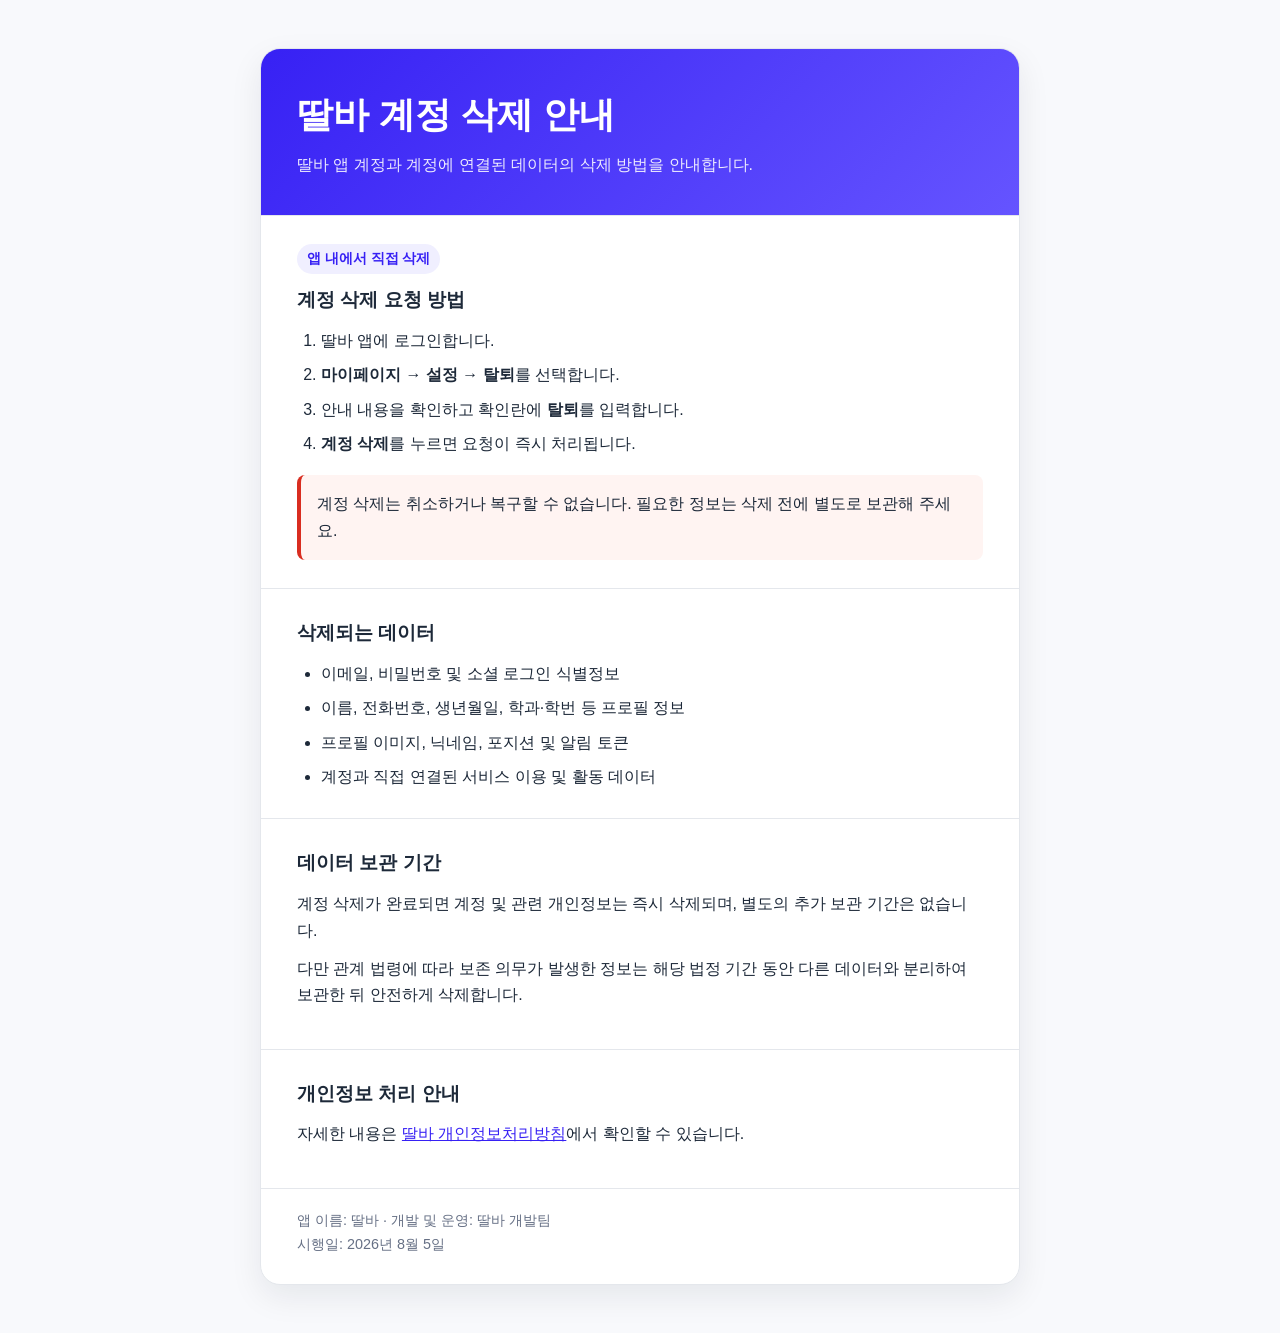
==== backend/src/main/resources/static/account-deletion.html @ 57faf557 "feat:계정삭제기능 추가" ====
<!DOCTYPE html>
<html lang="ko">
<head>
    <meta charset="UTF-8">
    <meta name="viewport" content="width=device-width, initial-scale=1.0">
    <meta name="description" content="딸바 계정 및 관련 데이터 삭제 방법 안내">
    <title>딸바 계정 삭제 안내</title>
    <style>
        :root {
            color-scheme: light;
            --primary: #3721f4;
            --primary-soft: #f0efff;
            --danger: #d92d20;
            --text: #1d2939;
            --muted: #667085;
            --border: #e4e7ec;
            --surface: #ffffff;
            --background: #f8f9fc;
        }

        * { box-sizing: border-box; }

        body {
            margin: 0;
            background: var(--background);
            color: var(--text);
            font-family: -apple-system, BlinkMacSystemFont, "Segoe UI", Roboto,
                         "Noto Sans KR", sans-serif;
            line-height: 1.65;
        }

        main {
            width: min(760px, calc(100% - 32px));
            margin: 48px auto;
        }

        .card {
            overflow: hidden;
            border: 1px solid var(--border);
            border-radius: 20px;
            background: var(--surface);
            box-shadow: 0 12px 32px rgba(16, 24, 40, 0.08);
        }

        header {
            padding: 36px;
            background: linear-gradient(135deg, var(--primary), #6554ff);
            color: #fff;
        }

        header p { margin: 8px 0 0; opacity: 0.9; }

        h1 { margin: 0; font-size: clamp(1.7rem, 5vw, 2.25rem); }
        h2 { margin: 0 0 12px; font-size: 1.2rem; }
        p { margin: 0 0 12px; }

        section {
            padding: 28px 36px;
            border-top: 1px solid var(--border);
        }

        ol, ul { margin: 12px 0 0; padding-left: 24px; }
        li + li { margin-top: 8px; }

        .notice {
            margin-top: 18px;
            padding: 16px;
            border-left: 4px solid var(--danger);
            border-radius: 8px;
            background: #fff4f2;
        }

        .label {
            display: inline-block;
            margin-bottom: 10px;
            padding: 4px 10px;
            border-radius: 999px;
            background: var(--primary-soft);
            color: var(--primary);
            font-size: 0.85rem;
            font-weight: 700;
        }

        a { color: var(--primary); }

        footer {
            padding: 20px 36px 28px;
            border-top: 1px solid var(--border);
            color: var(--muted);
            font-size: 0.9rem;
        }

        @media (max-width: 560px) {
            main { margin: 16px auto; }
            header, section { padding: 24px; }
            footer { padding: 18px 24px 24px; }
        }
    </style>
</head>
<body>
<main>
    <article class="card">
        <header>
            <h1>딸바 계정 삭제 안내</h1>
            <p>딸바 앱 계정과 계정에 연결된 데이터의 삭제 방법을 안내합니다.</p>
        </header>

        <section>
            <span class="label">앱 내에서 직접 삭제</span>
            <h2>계정 삭제 요청 방법</h2>
            <ol>
                <li>딸바 앱에 로그인합니다.</li>
                <li><strong>마이페이지 → 설정 → 탈퇴</strong>를 선택합니다.</li>
                <li>안내 내용을 확인하고 확인란에 <strong>탈퇴</strong>를 입력합니다.</li>
                <li><strong>계정 삭제</strong>를 누르면 요청이 즉시 처리됩니다.</li>
            </ol>
            <div class="notice">
                계정 삭제는 취소하거나 복구할 수 없습니다. 필요한 정보는 삭제 전에
                별도로 보관해 주세요.
            </div>
        </section>

        <section>
            <h2>삭제되는 데이터</h2>
            <ul>
                <li>이메일, 비밀번호 및 소셜 로그인 식별정보</li>
                <li>이름, 전화번호, 생년월일, 학과·학번 등 프로필 정보</li>
                <li>프로필 이미지, 닉네임, 포지션 및 알림 토큰</li>
                <li>계정과 직접 연결된 서비스 이용 및 활동 데이터</li>
            </ul>
        </section>

        <section>
            <h2>데이터 보관 기간</h2>
            <p>
                계정 삭제가 완료되면 계정 및 관련 개인정보는 즉시 삭제되며,
                별도의 추가 보관 기간은 없습니다.
            </p>
            <p>
                다만 관계 법령에 따라 보존 의무가 발생한 정보는 해당 법정 기간 동안
                다른 데이터와 분리하여 보관한 뒤 안전하게 삭제합니다.
            </p>
        </section>

        <section>
            <h2>개인정보 처리 안내</h2>
            <p>
                자세한 내용은 <a href="/privacy.html">딸바 개인정보처리방침</a>에서
                확인할 수 있습니다.
            </p>
        </section>

        <footer>
            앱 이름: 딸바 · 개발 및 운영: 딸바 개발팀<br>
            시행일: 2026년 8월 5일
        </footer>
    </article>
</main>
</body>
</html>
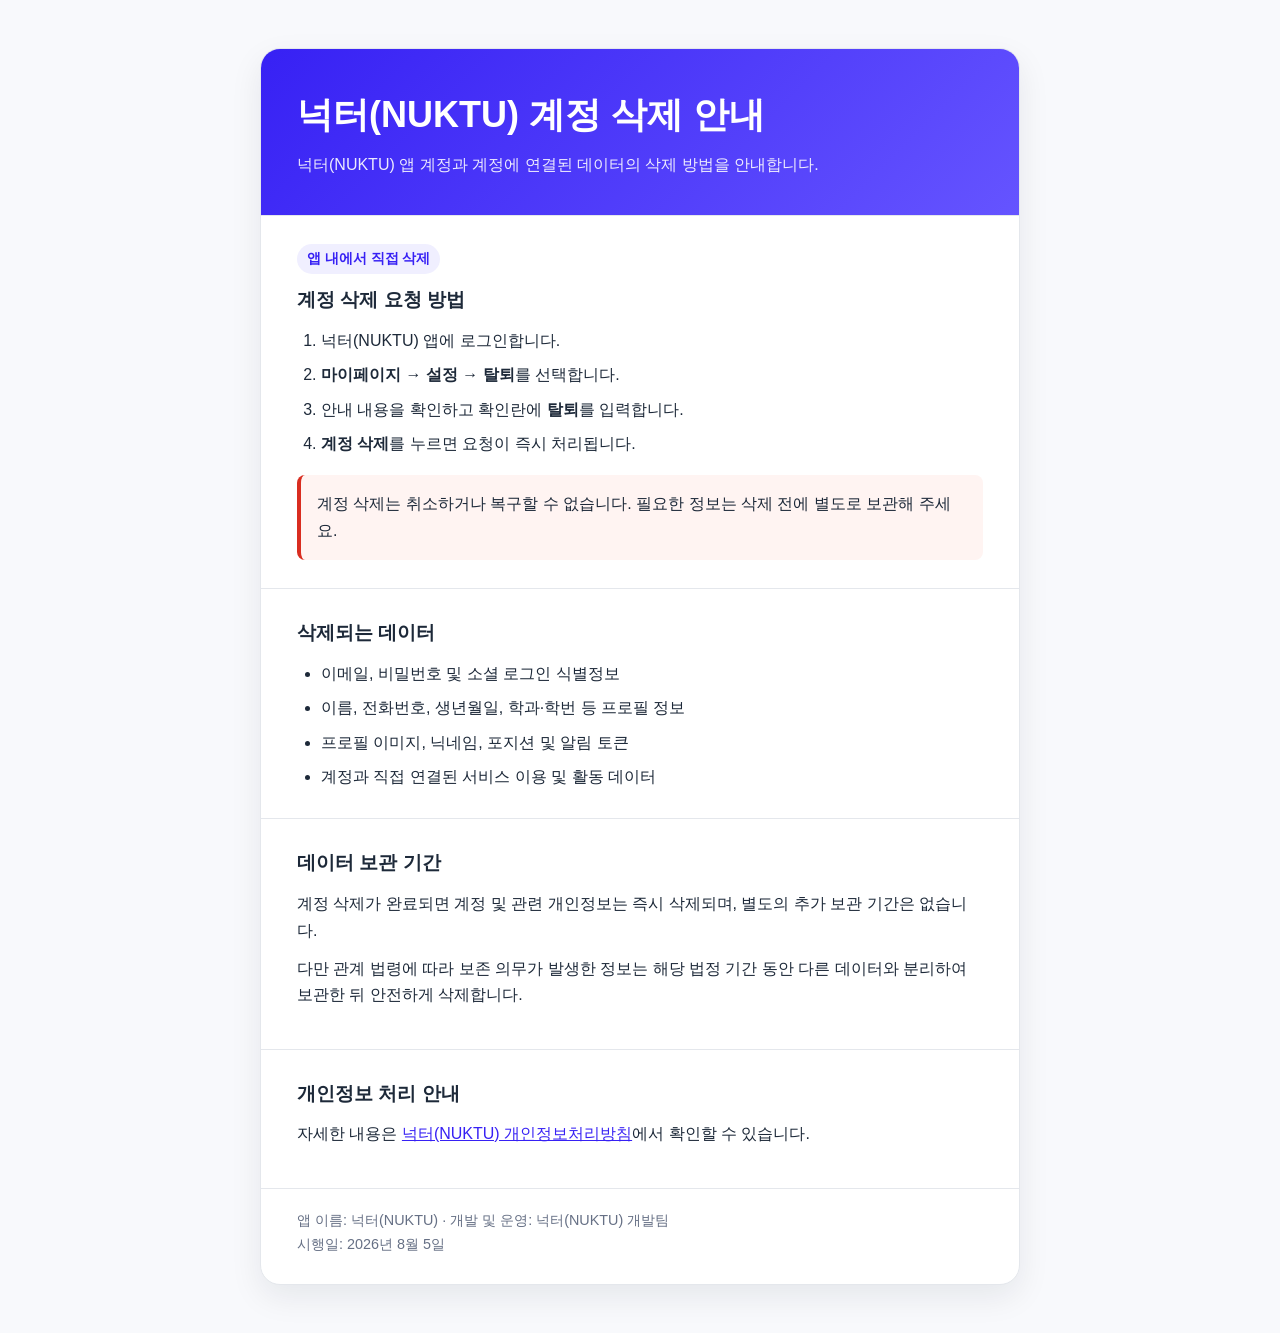
==== commit bf5b4ab4: "chore:넉터로 이름 변경" ====
--- a/backend/src/main/resources/static/account-deletion.html
+++ b/backend/src/main/resources/static/account-deletion.html
@@ -3,8 +3,8 @@
 <head>
     <meta charset="UTF-8">
     <meta name="viewport" content="width=device-width, initial-scale=1.0">
-    <meta name="description" content="딸바 계정 및 관련 데이터 삭제 방법 안내">
-    <title>딸바 계정 삭제 안내</title>
+    <meta name="description" content="넉터(NUKTU) 계정 및 관련 데이터 삭제 방법 안내">
+    <title>넉터(NUKTU) 계정 삭제 안내</title>
     <style>
         :root {
             color-scheme: light;
@@ -101,15 +101,15 @@
 <main>
     <article class="card">
         <header>
-            <h1>딸바 계정 삭제 안내</h1>
-            <p>딸바 앱 계정과 계정에 연결된 데이터의 삭제 방법을 안내합니다.</p>
+            <h1>넉터(NUKTU) 계정 삭제 안내</h1>
+            <p>넉터(NUKTU) 앱 계정과 계정에 연결된 데이터의 삭제 방법을 안내합니다.</p>
         </header>
 
         <section>
             <span class="label">앱 내에서 직접 삭제</span>
             <h2>계정 삭제 요청 방법</h2>
             <ol>
-                <li>딸바 앱에 로그인합니다.</li>
+                <li>넉터(NUKTU) 앱에 로그인합니다.</li>
                 <li><strong>마이페이지 → 설정 → 탈퇴</strong>를 선택합니다.</li>
                 <li>안내 내용을 확인하고 확인란에 <strong>탈퇴</strong>를 입력합니다.</li>
                 <li><strong>계정 삭제</strong>를 누르면 요청이 즉시 처리됩니다.</li>
@@ -145,13 +145,13 @@
         <section>
             <h2>개인정보 처리 안내</h2>
             <p>
-                자세한 내용은 <a href="/privacy.html">딸바 개인정보처리방침</a>에서
+                자세한 내용은 <a href="/privacy.html">넉터(NUKTU) 개인정보처리방침</a>에서
                 확인할 수 있습니다.
             </p>
         </section>
 
         <footer>
-            앱 이름: 딸바 · 개발 및 운영: 딸바 개발팀<br>
+            앱 이름: 넉터(NUKTU) · 개발 및 운영: 넉터(NUKTU) 개발팀<br>
             시행일: 2026년 8월 5일
         </footer>
     </article>
